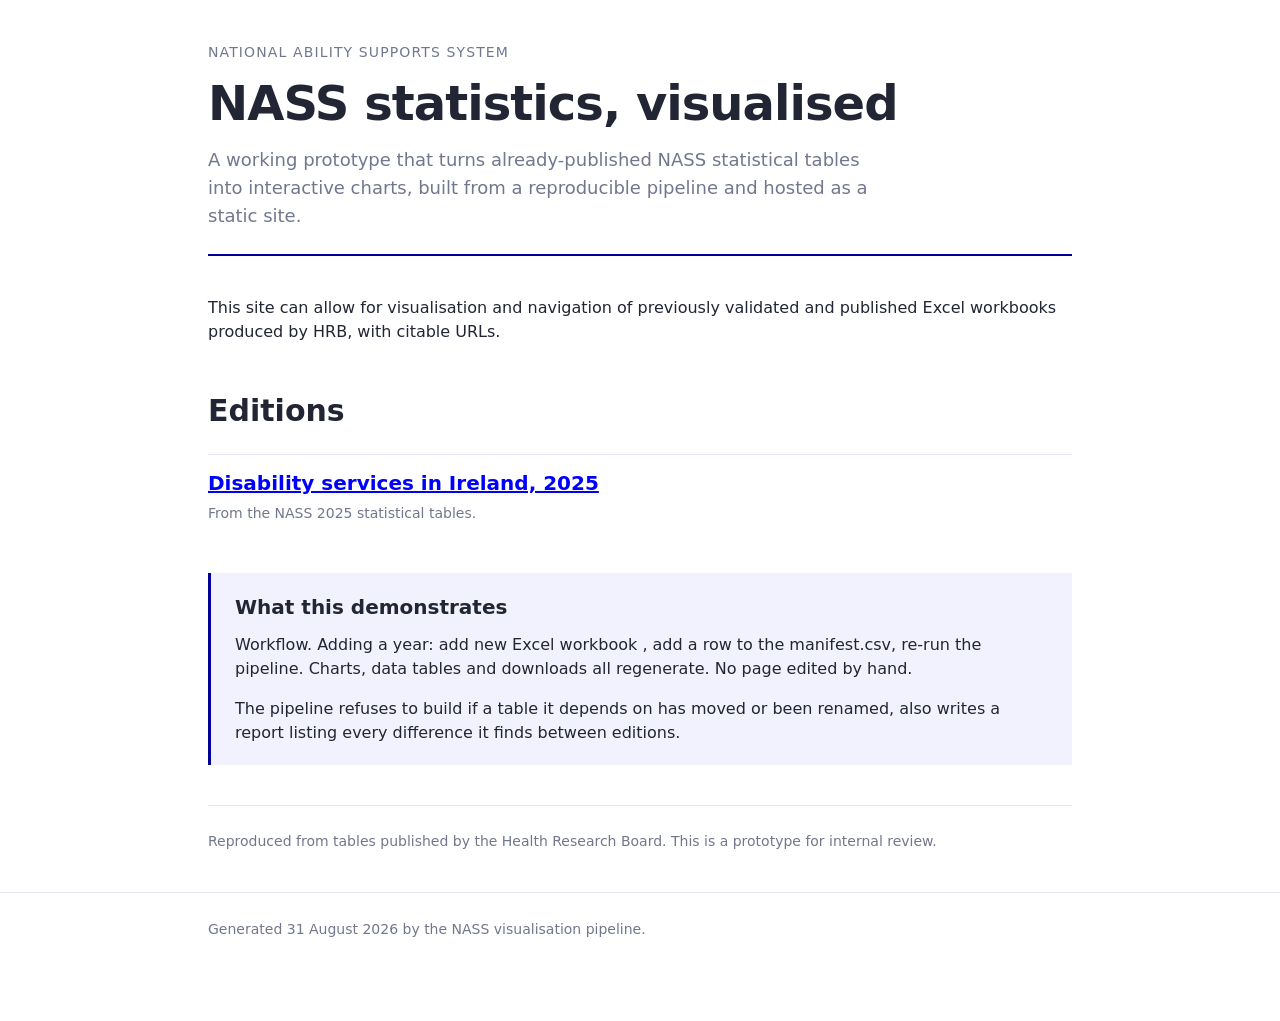
==== index.html @ ceec9860 "Add files via upload" ====
<!DOCTYPE html>
<!--
  GENERATED FILE - do not edit.
  Overwritten by R/06-render.R every time the pipeline runs.
  Edit site/_template/index.html instead, then re-run: Rscript R/run-all.R
-->
<html lang="en-IE">
<head>
<meta charset="utf-8">
<meta name="viewport" content="width=device-width, initial-scale=1">
<title>NASS statistics — visualisation prototype</title>
<meta name="description" content="A prototype turning published NASS statistical tables into interactive charts.">
<link rel="stylesheet" href="assets/css/tokens.css">
<link rel="stylesheet" href="assets/css/site.css">
</head>
<body>

<!--<div class="prototype-notice">
  <div class="wrap"><div class="content">
    <strong>Prototype.</strong> Figures reproduced from published NASS statistical bulletins.
    Not an official HRB publication.
  </div></div>
</div>-->

<div class="wrap"><div class="content">

  <header class="masthead">
    <p class="eyebrow">National Ability Supports System</p>
    <h1>NASS statistics, visualised</h1>
    <p class="standfirst">A working prototype that turns already-published NASS statistical
    tables into interactive charts, built from a reproducible pipeline and hosted as a
    static site.</p>
  </header>

  <main>
    <p>This site can allow for visualisation and navigation of previously validated and published Excel workbooks produced by HRB, with citable URLs.</p>

    <h2>Editions</h2>
    <ul class="editions">
      <li>
        <a href="nass/2025/">Disability services in Ireland, 2025</a>
        <p class="meta">From the NASS 2025 statistical tables.</p>
      </li>
    </ul>

    <div class="note">
      <h3>What this demonstrates</h3>
      <p>Workflow. Adding a year: add new Excel workbook , add a row to the manifest.csv, re-run
      the pipeline. Charts, data tables and downloads all regenerate. No page
      edited by hand.</p>
      <p>The pipeline refuses to build if a table it depends on has moved or been renamed, also
       writes a report listing every difference it finds between editions.</p>
    </div>
  </main>

  <div class="attribution">
    <p>Reproduced from tables published by the Health Research Board. This is a prototype for
    internal review.</p>
  </div>

</div></div>

<footer class="site"><div class="wrap"><div class="content">
  <p>Generated 31 August 2026 by the NASS visualisation pipeline.</p>
</div></div></footer>

</body>
</html>
---- assets/css/tokens.css ----
/* GENERATED FILE - do not edit.
   Copied from config/tokens.css by R/06-render.R on every run.
   Edit config/tokens.css instead. */
/* ---------------------------------------------------------------------------
   Design tokens derived from the HRB website stylesheet (style.css).
   Adjust here rather than in the page CSS.

   Apercu is a licensed typeface and is NOT vendored into this repository, so
   the stack falls back to a neutral grotesque with similar proportions. If the
   HRB webfonts are licensed for this use, add the @font-face rules and put
   'Apercu' at the front of --font-body.

   Colours marked "chart-safe" meet WCAG 2.1 AA 3:1 contrast for graphical
   objects against both --colour-page and --colour-tint. The HRB yellow
   (#fedf00, 1.33:1), aqua-marine (#9ccbda, 1.75:1) and green (#1ab586, 2.63:1)
   do NOT, and must not be used to carry meaning in a chart.
   --------------------------------------------------------------------------- */

:root {
  /* Typeface */
  --font-body: system-ui, -apple-system, "Segoe UI", Roboto, "Helvetica Neue", Arial, sans-serif;
  --font-numeric: "SF Mono", "Cascadia Mono", Menlo, Consolas, monospace;

  /* Type scale, from the HRB site */
  --size-root: 16px;
  --size-h1: 3rem;        --line-h1: 3.375rem;   --track-h1: -0.96px;
  --size-h2: 1.875rem;    --line-h2: 2.375rem;
  --size-h3: 1.25rem;     --line-h3: 1.75rem;
  --size-body: 1rem;      --line-body: 1.5rem;
  --size-small: 0.875rem; --line-small: 1.375rem;

  /* HRB brand colours */
  --hrb-navy: #000099;
  --hrb-blue: #0000ff;
  --hrb-dark-blue: #1218c6;
  --hrb-blue-50: #f2f2ff;
  --hrb-blue-100: #e5e5ff;
  --hrb-blue-200: #ccccff;
  --hrb-yellow: #fedf00;
  --hrb-pink: #e21776;
  --hrb-brown: #766a62;
  --hrb-grey: #222534;
  --hrb-grey-blue: #72778d;
  --hrb-aqua: #9ccbda;
  --hrb-green: #1ab586;

  /* Page furniture */
  --colour-page: #ffffff;
  --colour-tint: var(--hrb-blue-50);
  --colour-text: var(--hrb-grey);
  --colour-muted: var(--hrb-grey-blue);
  --colour-link: var(--hrb-blue);
  --colour-rule: var(--hrb-blue-100);

  /* Chart-safe series colours - keep in step with config/palette.csv */
  --series-1: #000099;  /* navy      14.38:1 */
  --series-2: #e21776;  /* pink       4.55:1 */
  --series-3: #0f7a58;  /* green      5.32:1, darkened from --hrb-green */
  --series-4: #766a62;  /* brown      5.24:1 */
  --series-5: #72778d;  /* grey-blue  4.43:1 */
  --chart-axis: #222534;
  --chart-grid: #e5e5ff;

  /* Layout */
  --measure: 1150px;      /* .container-inner on the HRB site */
  --page-max: 1280px;     /* .container */
  --space: 8px;
}
---- assets/css/site.css ----
/* ---------------------------------------------------------------------------
   NASS prototype — page styles.

   Consumes the tokens in tokens.css, which is copied from config/tokens.css by
   R/05-render.R so that the tokens have a single source of truth.

   No webfonts: the site must work when opened from file:// with no network, so
   a Google Fonts link would fail silently offline. The system stack in
   --font-body is a neo-grotesque on every target platform, which is the same
   register as the HRB site's Apercu.

   Single light theme. The brief excludes dark mode.
   --------------------------------------------------------------------------- */

*, *::before, *::after { box-sizing: border-box; }

html { font-size: var(--size-root); }

body {
  margin: 0;
  background: var(--colour-page);
  color: var(--colour-text);
  font-family: var(--font-body);
  font-size: var(--size-body);
  line-height: var(--line-body);
  -webkit-text-size-adjust: 100%;
}

/* Layout -------------------------------------------------------------------- */

.wrap {
  max-width: var(--page-max);
  margin: 0 auto;
  padding: 0 calc(var(--space) * 3);
}
.content {
  max-width: 54rem;      /* generous measure; charts share this width exactly */
  margin: 0 auto;
}

/* Prototype notice ---------------------------------------------------------- */
/* Tinted, not alarming - but above the fold on every page.
   Deliberately NOT called "banner": .banner, #banner and similar are hidden by
   cosmetic rules in common ad-blocker filter lists, and this is the one element
   the brief requires every page to show. */

.prototype-notice {
  background: var(--colour-tint);
  border-bottom: 1px solid var(--colour-rule);
  color: var(--colour-text);
  font-size: var(--size-small);
  line-height: var(--line-small);
  padding: calc(var(--space) * 1.5) 0;
}
.prototype-notice strong { font-weight: 700; }

/* Masthead ------------------------------------------------------------------ */

.masthead {
  border-bottom: 2px solid var(--hrb-navy);
  padding: calc(var(--space) * 5) 0 calc(var(--space) * 3);
  margin-bottom: calc(var(--space) * 5);
}
.masthead .eyebrow {
  font-size: var(--size-small);
  letter-spacing: 0.08em;
  text-transform: uppercase;
  color: var(--colour-muted);
  margin: 0 0 calc(var(--space) * 1.5);
}
h1 {
  font-size: var(--size-h1);
  line-height: var(--line-h1);
  letter-spacing: var(--track-h1);
  font-weight: 700;
  margin: 0;
  text-wrap: balance;
}
.masthead .standfirst {
  font-size: 1.125rem;
  line-height: 1.75rem;
  color: var(--colour-muted);
  margin: calc(var(--space) * 2) 0 0;
  max-width: 42rem;
}

h2 {
  font-size: var(--size-h2);
  line-height: var(--line-h2);
  font-weight: 700;
  margin: calc(var(--space) * 6) 0 calc(var(--space) * 2);
  text-wrap: balance;
}
h3 {
  font-size: var(--size-h3);
  line-height: var(--line-h3);
  font-weight: 700;
  margin: 0;
  text-wrap: balance;
}
p { margin: 0 0 calc(var(--space) * 2); }
a { color: var(--colour-link); }
a:hover { text-decoration: underline; }

:focus-visible {
  outline: 3px solid var(--hrb-navy);
  outline-offset: 2px;
}

/* Chart block --------------------------------------------------------------- */
/* Same elements in the same order, every time: title, subtitle, chart, legend,
   source note, data table toggle, CSV link. */

.chart-block {
  border-top: 1px solid var(--colour-rule);
  padding-top: calc(var(--space) * 4);
  margin-bottom: calc(var(--space) * 7);
}
.chart-block .subtitle {
  color: var(--colour-muted);
  margin: calc(var(--space) * 1) 0 calc(var(--space) * 3);
  max-width: 42rem;
}

.chart-figure {
  margin: 0 0 calc(var(--space) * 2);
  position: relative;
  height: 360px;
}
.chart-figure:focus-visible { outline: 3px solid var(--hrb-navy); outline-offset: 4px; }
/* Chart.js owns the canvas's inline width/height: it keeps the display size and
   the backing store in step, and resizes both when the container changes. Do
   NOT force them from CSS - an !important here stops it correcting the width
   when the scrollbar appears as the page grows, and the chart is left stale
   until a reload. The parent's definite height is what sizing keys off. */
.chart-figure canvas { display: block; }

.chart-hint {
  font-size: var(--size-small);
  color: var(--colour-muted);
  margin: 0 0 calc(var(--space) * 2);
}

/* Legend: real buttons, so it is keyboard operable. Each swatch encodes line
   style and point shape as well as colour — colour never carries meaning alone. */

.legend {
  display: flex;
  flex-wrap: wrap;
  gap: calc(var(--space) * 1) calc(var(--space) * 2);
  margin: 0 0 calc(var(--space) * 2);
  padding: 0;
  list-style: none;
}
.legend button {
  display: inline-flex;
  align-items: center;
  gap: calc(var(--space) * 1);
  background: none;
  border: 1px solid transparent;
  border-radius: 2px;
  padding: 4px 6px;
  font: inherit;
  font-size: var(--size-small);
  color: var(--colour-text);
  cursor: pointer;
}
.legend button:hover { border-color: var(--colour-rule); }
.legend button[aria-pressed="false"] { color: var(--colour-muted); }
.legend button[aria-pressed="false"] .legend-swatch { opacity: 0.3; }
.legend button[aria-pressed="false"] .legend-name { text-decoration: line-through; }
.legend-swatch { flex: none; display: block; }

/* Source note, data table, download ----------------------------------------- */

.chart-foot {
  font-size: var(--size-small);
  line-height: var(--line-small);
  color: var(--colour-muted);
}
.chart-foot p { margin: 0 0 calc(var(--space) * 1); }
.chart-foot .source { color: var(--colour-text); }

details {
  margin: calc(var(--space) * 2) 0 0;
  border-top: 1px solid var(--colour-rule);
  padding-top: calc(var(--space) * 1.5);
}
summary {
  cursor: pointer;
  font-size: var(--size-small);
  color: var(--colour-link);
  width: fit-content;
}
summary:hover { text-decoration: underline; }

.table-scroll { overflow-x: auto; margin-top: calc(var(--space) * 2); }

table {
  border-collapse: collapse;
  width: 100%;
  min-width: 28rem;
  font-size: var(--size-small);
  font-variant-numeric: tabular-nums;
}
caption {
  text-align: left;
  color: var(--colour-muted);
  font-size: var(--size-small);
  padding-bottom: calc(var(--space) * 1);
}
th, td {
  text-align: right;
  padding: 6px 12px;
  border-bottom: 1px solid var(--colour-rule);
}
th:first-child, td:first-child { text-align: left; padding-left: 0; }
td.label, th.label { text-align: left; }   /* a category name, not a figure */
thead th {
  border-bottom: 2px solid var(--hrb-navy);
  font-weight: 700;
  color: var(--colour-text);
}
td.suppressed { color: var(--colour-muted); }

.downloads {
  margin-top: calc(var(--space) * 2);
  font-size: var(--size-small);
}

/* Facet control (preview page only) ------------------------------------------ */

.facet {
  display: flex;
  align-items: center;
  gap: calc(var(--space) * 1.5);
  margin: 0 0 calc(var(--space) * 3);
  flex-wrap: wrap;
}
.facet label { font-weight: 700; font-size: var(--size-small); }
.facet select {
  font: inherit;
  font-size: var(--size-small);
  padding: 6px 10px;
  border: 1px solid var(--colour-muted);
  border-radius: 2px;
  background: var(--colour-page);
  color: var(--colour-text);
  min-width: 16rem;
}

/* Notes, index cards, footer -------------------------------------------------- */

.note {
  background: var(--colour-tint);
  border-left: 3px solid var(--hrb-navy);
  padding: calc(var(--space) * 2.5) calc(var(--space) * 3);
  margin: calc(var(--space) * 4) 0;
}
.note h3 { margin-bottom: calc(var(--space) * 1.5); }
.note p:last-child, .note ul:last-child { margin-bottom: 0; }
.note ul { margin: 0 0 calc(var(--space) * 2); padding-left: 1.25rem; }
.note li { margin-bottom: calc(var(--space) * 0.75); }

.editions { list-style: none; padding: 0; margin: calc(var(--space) * 3) 0 0; }
.editions li { border-top: 1px solid var(--colour-rule); padding: calc(var(--space) * 2) 0; }
.editions a { font-size: var(--size-h3); font-weight: 700; }
.editions .meta { color: var(--colour-muted); font-size: var(--size-small); margin: 4px 0 0; }

.attribution {
  border-top: 1px solid var(--colour-rule);
  margin-top: calc(var(--space) * 5);
  padding-top: calc(var(--space) * 3);
  font-size: var(--size-small);
  line-height: var(--line-small);
  color: var(--colour-muted);
}
footer.site {
  border-top: 1px solid var(--colour-rule);
  margin-top: calc(var(--space) * 5);
  padding: calc(var(--space) * 3) 0 calc(var(--space) * 8);
  font-size: var(--size-small);
  color: var(--colour-muted);
}

.visually-hidden {
  position: absolute; width: 1px; height: 1px;
  margin: -1px; padding: 0; overflow: hidden;
  clip: rect(0 0 0 0); white-space: nowrap; border: 0;
}

/* Responsive ------------------------------------------------------------------ */

@media (max-width: 640px) {
  h1 { font-size: 2rem; line-height: 2.375rem; letter-spacing: -0.5px; }
  h2 { font-size: 1.5rem; line-height: 2rem; }
  .chart-figure { height: 300px; }
  .wrap { padding: 0 calc(var(--space) * 2); }
  .facet select { min-width: 0; width: 100%; }
}

@media (prefers-reduced-motion: reduce) {
  *, *::before, *::after { animation-duration: 0.01ms !important; transition-duration: 0.01ms !important; }
}
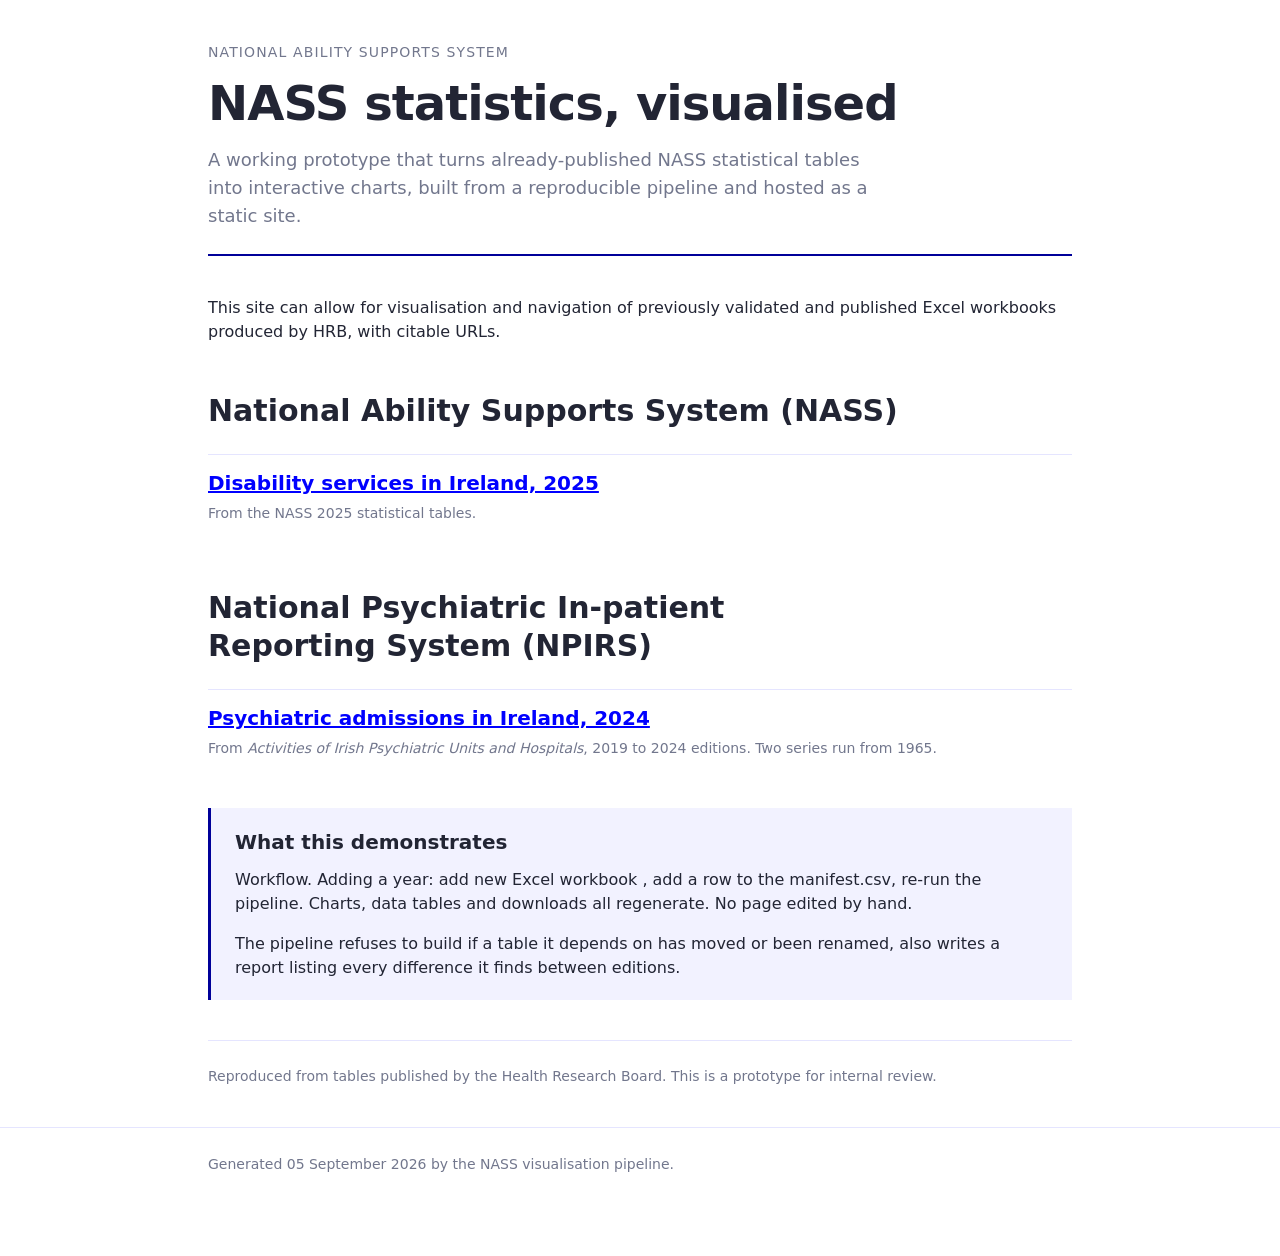
==== commit cbfbbe56: "NPIRS visualisation" ====
--- a/index.html
+++ b/index.html
@@ -35,11 +35,20 @@
   <main>
     <p>This site can allow for visualisation and navigation of previously validated and published Excel workbooks produced by HRB, with citable URLs.</p>
 
-    <h2>Editions</h2>
+    <h2>National Ability Supports System (NASS)</h2>
     <ul class="editions">
       <li>
         <a href="nass/2025/">Disability services in Ireland, 2025</a>
         <p class="meta">From the NASS 2025 statistical tables.</p>
+      </li>
+    </ul>
+
+    <h2>National Psychiatric In-patient Reporting System (NPIRS)</h2>
+    <ul class="editions">
+      <li>
+        <a href="npris/2024/">Psychiatric admissions in Ireland, 2024</a>
+        <p class="meta">From <em>Activities of Irish Psychiatric Units and Hospitals</em>,
+        2019 to 2024 editions. Two series run from 1965.</p>
       </li>
     </ul>
 
@@ -61,7 +70,7 @@
 </div></div>
 
 <footer class="site"><div class="wrap"><div class="content">
-  <p>Generated 31 August 2026 by the NASS visualisation pipeline.</p>
+  <p>Generated 05 September 2026 by the NASS visualisation pipeline.</p>
 </div></div></footer>
 
 </body>
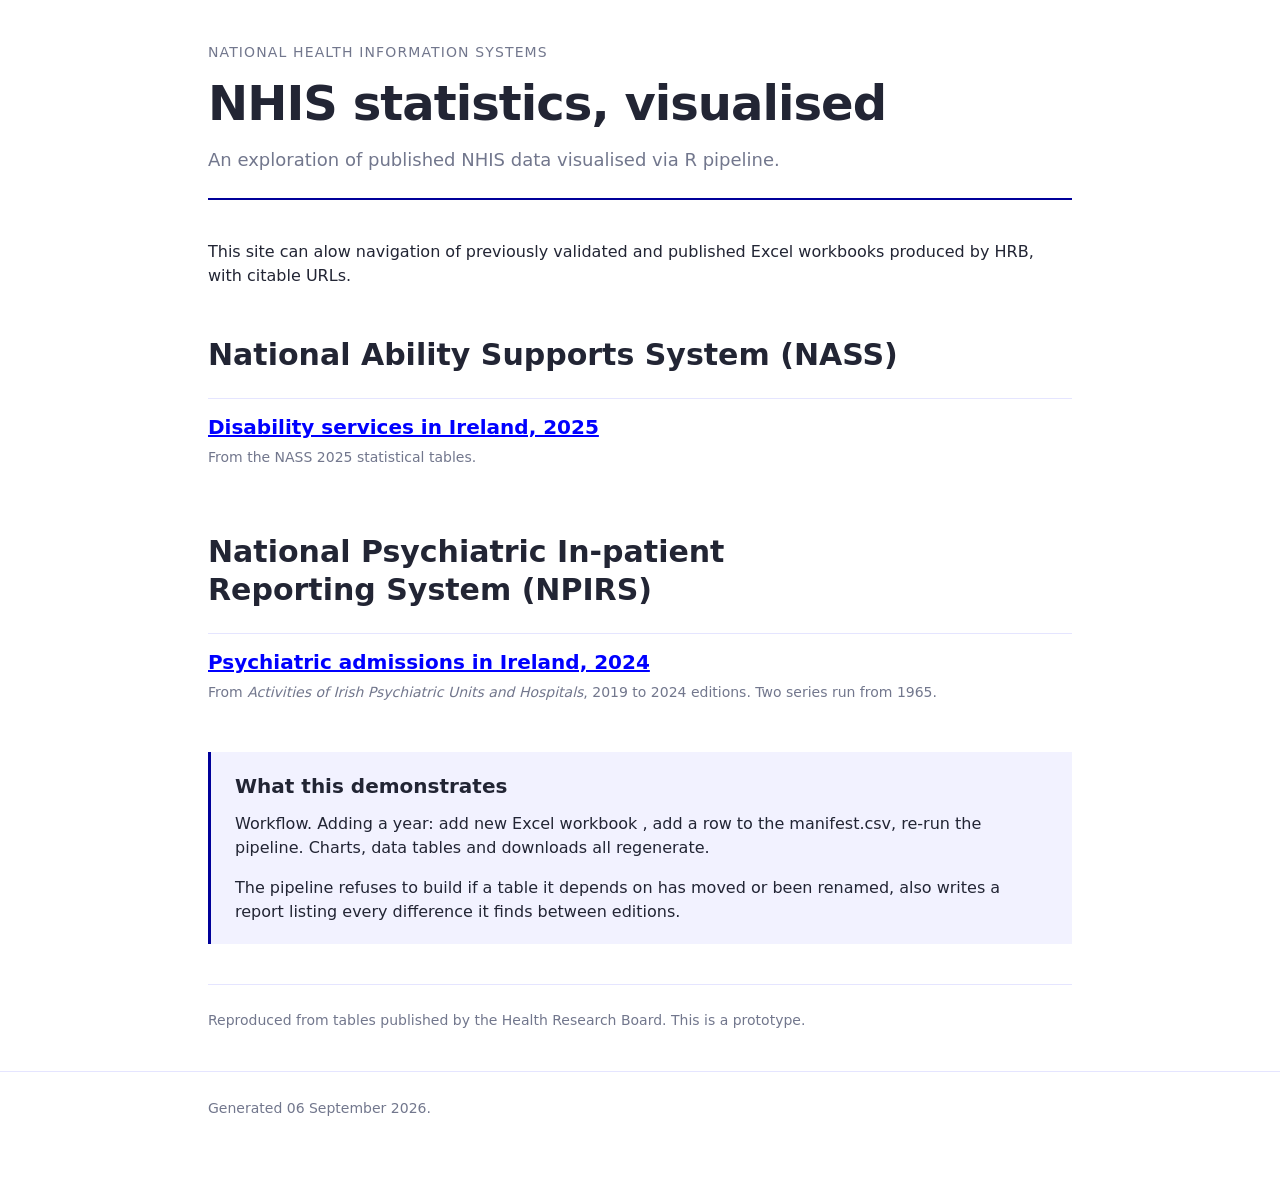
==== commit 56f58910: "template update" ====
--- a/index.html
+++ b/index.html
@@ -8,8 +8,8 @@
 <head>
 <meta charset="utf-8">
 <meta name="viewport" content="width=device-width, initial-scale=1">
-<title>NASS statistics — visualisation prototype</title>
-<meta name="description" content="A prototype turning published NASS statistical tables into interactive charts.">
+<title>NHIS statistics — visualisation prototype</title>
+<meta name="description" content="A prototype turning published NHIS statistical tables into interactive charts.">
 <link rel="stylesheet" href="assets/css/tokens.css">
 <link rel="stylesheet" href="assets/css/site.css">
 </head>
@@ -25,15 +25,13 @@
 <div class="wrap"><div class="content">
 
   <header class="masthead">
-    <p class="eyebrow">National Ability Supports System</p>
-    <h1>NASS statistics, visualised</h1>
-    <p class="standfirst">A working prototype that turns already-published NASS statistical
-    tables into interactive charts, built from a reproducible pipeline and hosted as a
-    static site.</p>
+    <p class="eyebrow">National Health Information Systems</p>
+    <h1>NHIS statistics, visualised</h1>
+    <p class="standfirst">An exploration of published NHIS data visualised via R pipeline.</p>
   </header>
 
   <main>
-    <p>This site can allow for visualisation and navigation of previously validated and published Excel workbooks produced by HRB, with citable URLs.</p>
+    <p>This site can alow navigation of previously validated and published Excel workbooks produced by HRB, with citable URLs.</p>
 
     <h2>National Ability Supports System (NASS)</h2>
     <ul class="editions">
@@ -55,22 +53,20 @@
     <div class="note">
       <h3>What this demonstrates</h3>
       <p>Workflow. Adding a year: add new Excel workbook , add a row to the manifest.csv, re-run
-      the pipeline. Charts, data tables and downloads all regenerate. No page
-      edited by hand.</p>
+      the pipeline. Charts, data tables and downloads all regenerate.</p>
       <p>The pipeline refuses to build if a table it depends on has moved or been renamed, also
        writes a report listing every difference it finds between editions.</p>
     </div>
   </main>
 
   <div class="attribution">
-    <p>Reproduced from tables published by the Health Research Board. This is a prototype for
-    internal review.</p>
+    <p>Reproduced from tables published by the Health Research Board. This is a prototype.</p>
   </div>
 
 </div></div>
 
 <footer class="site"><div class="wrap"><div class="content">
-  <p>Generated 05 September 2026 by the NASS visualisation pipeline.</p>
+  <p>Generated 06 September 2026.</p>
 </div></div></footer>
 
 </body>
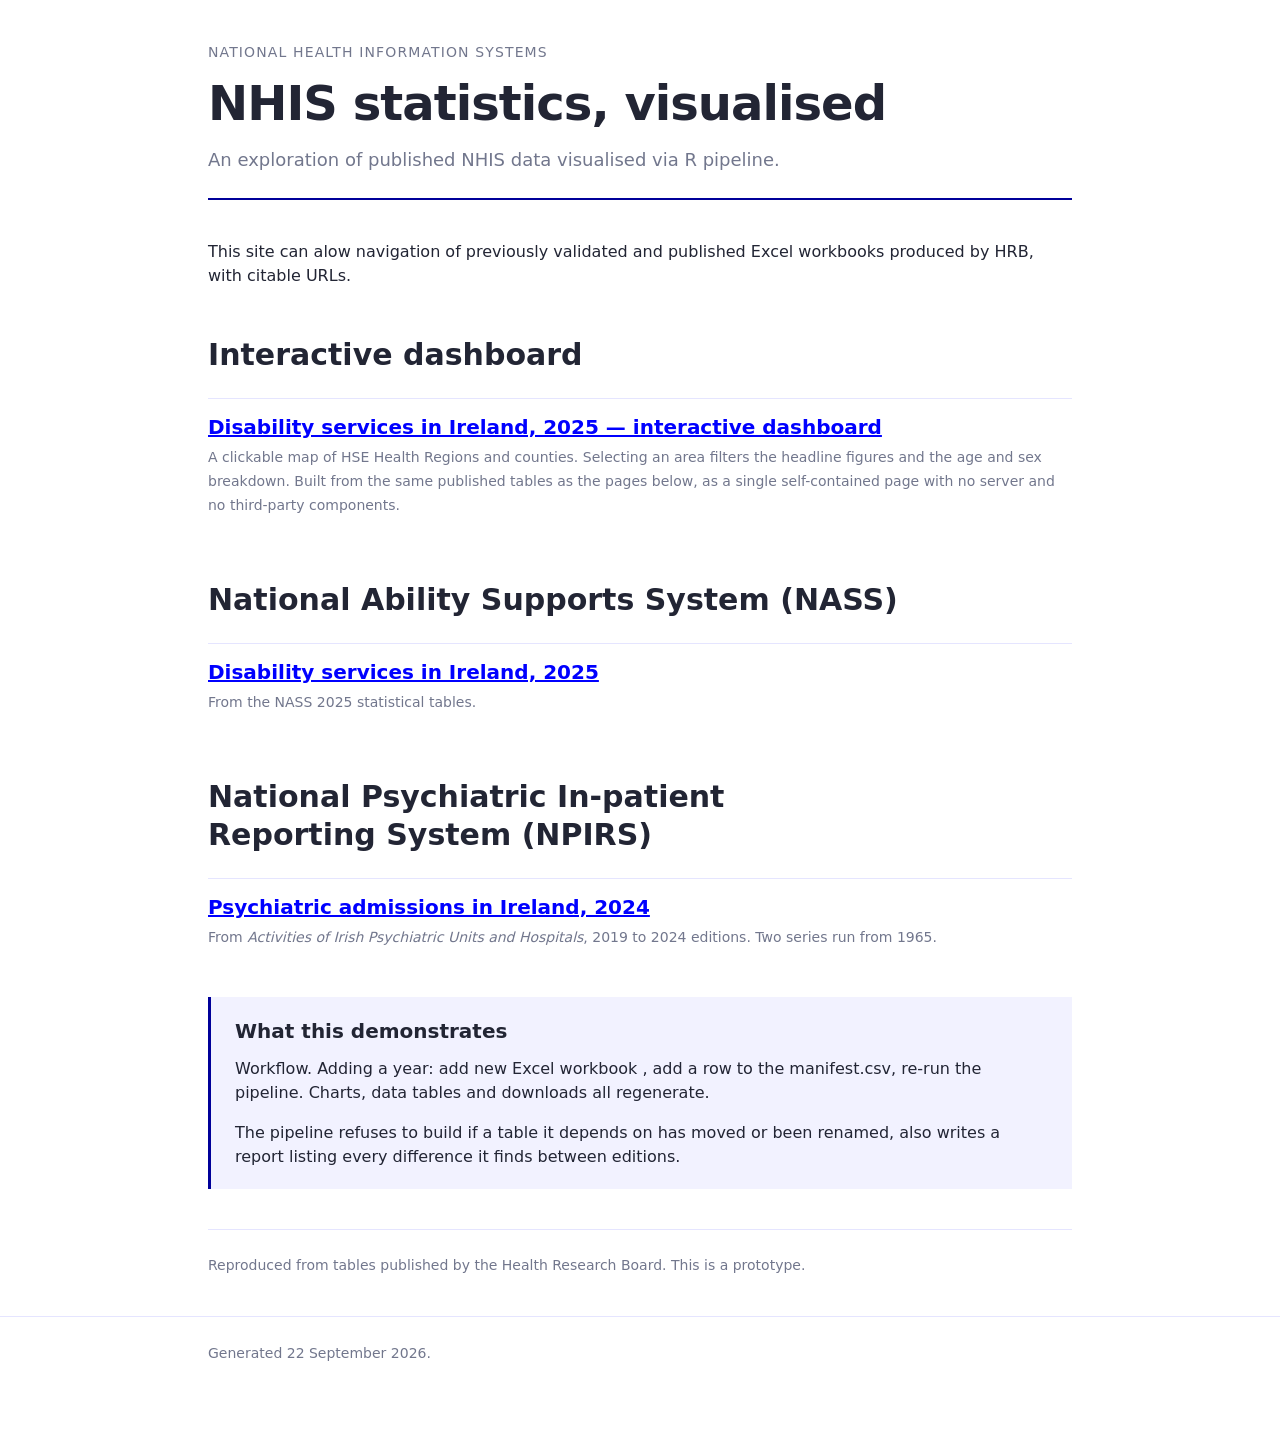
==== commit 09d4f7b2: "Add files via upload dashboard addition" ====
--- a/index.html
+++ b/index.html
@@ -33,6 +33,17 @@
   <main>
     <p>This site can alow navigation of previously validated and published Excel workbooks produced by HRB, with citable URLs.</p>
 
+    <h2>Interactive dashboard</h2>
+    <ul class="editions">
+      <li>
+        <a href="dashboard/">Disability services in Ireland, 2025 &mdash; interactive dashboard</a>
+        <p class="meta">A clickable map of HSE Health Regions and counties. Selecting an area
+        filters the headline figures and the age and sex breakdown. Built from the same
+        published tables as the pages below, as a single self-contained page with no server
+        and no third-party components.</p>
+      </li>
+    </ul>
+
     <h2>National Ability Supports System (NASS)</h2>
     <ul class="editions">
       <li>
@@ -44,7 +55,7 @@
     <h2>National Psychiatric In-patient Reporting System (NPIRS)</h2>
     <ul class="editions">
       <li>
-        <a href="npris/2024/">Psychiatric admissions in Ireland, 2024</a>
+        <a href="npirs/2024/">Psychiatric admissions in Ireland, 2024</a>
         <p class="meta">From <em>Activities of Irish Psychiatric Units and Hospitals</em>,
         2019 to 2024 editions. Two series run from 1965.</p>
       </li>
@@ -66,7 +77,7 @@
 </div></div>
 
 <footer class="site"><div class="wrap"><div class="content">
-  <p>Generated 06 September 2026.</p>
+  <p>Generated 22 September 2026.</p>
 </div></div></footer>
 
 </body>
